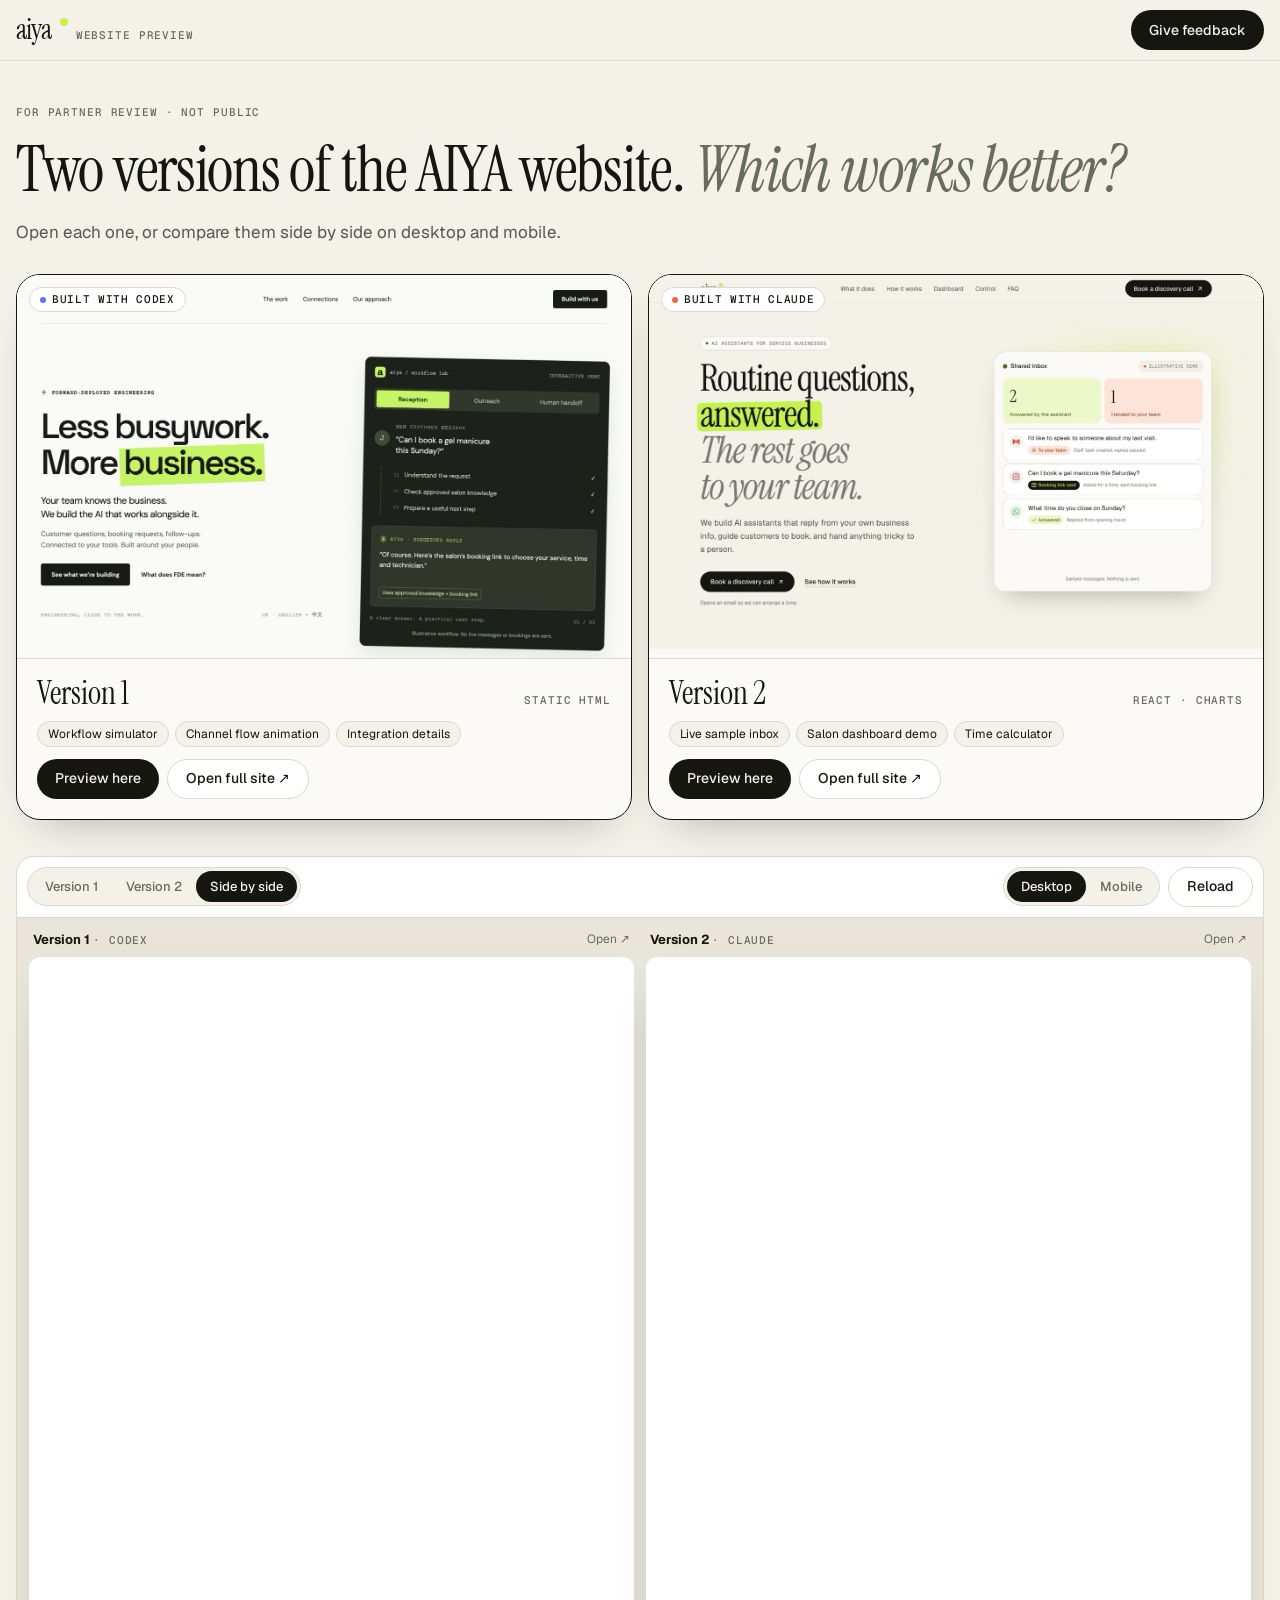
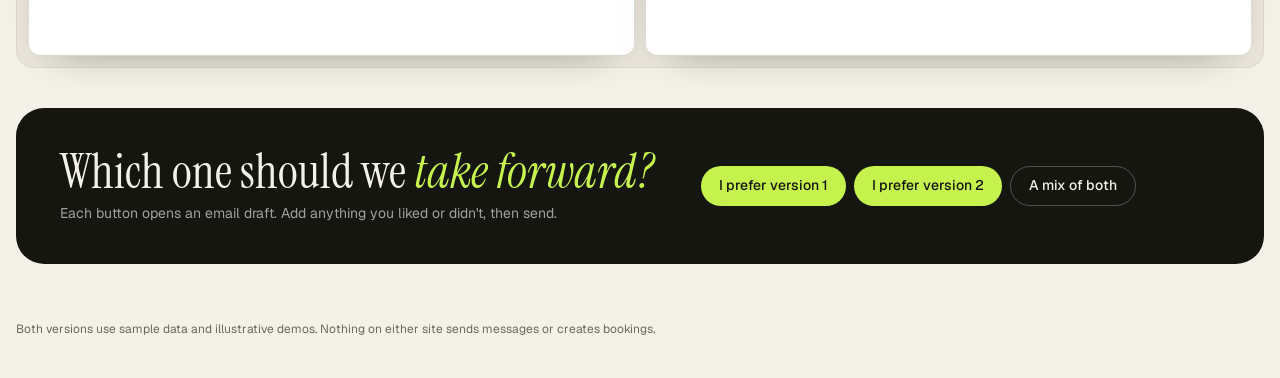
==== index.html @ 9d03be58 "Publish AIYA website preview (v1, v2 and chooser) China-friendly build: all fonts self-hosted, no re" ====
<!doctype html>
<html lang="en">
<head>
  <meta charset="utf-8" />
  <meta name="viewport" content="width=device-width, initial-scale=1" />
  <meta name="robots" content="noindex, nofollow" />
  <title>AIYA website: preview</title>
  <meta name="description" content="Two versions of the AIYA website, side by side, for partner review." />
  <link rel="icon" type="image/svg+xml" href="v2/favicon.svg" />
  <style>
    /* Fonts are self-hosted: Google Fonts is blocked in mainland China and would stall the page. */
    @font-face { font-family: "Geist"; src: url("fonts/geist.woff2") format("woff2"); font-weight: 100 900; font-display: swap; }
    @font-face { font-family: "Geist Mono"; src: url("fonts/geist-mono.woff2") format("woff2"); font-weight: 100 900; font-display: swap; }
    @font-face { font-family: "Instrument Serif"; src: url("fonts/instrument-serif.woff2") format("woff2"); font-style: normal; font-display: swap; }
    @font-face { font-family: "Instrument Serif"; src: url("fonts/instrument-serif-italic.woff2") format("woff2"); font-style: italic; font-display: swap; }
    :root {
      --paper: #f4f1e8; --card: #fbfaf6; --ink: #14160f; --ink-3: #2b2f24; --muted: #686b5f; --line: #ddd8ca;
      --lime: #c6f24e; --lime-soft: #ecf8c8; --lime-deep: #4c6410; --coral: #f0663a; --coral-soft: #fde3d8;
      --serif: "Instrument Serif", Georgia, serif; --sans: "Geist", system-ui, sans-serif; --mono: "Geist Mono", ui-monospace, monospace;
    }
    * { box-sizing: border-box; }
    html, body { margin: 0; }
    body { background: var(--paper); color: var(--ink); font: 15px/1.5 var(--sans); -webkit-font-smoothing: antialiased; }
    a { color: inherit; }
    button { font: inherit; color: inherit; cursor: pointer; }
    :focus-visible { outline: 2px solid var(--coral); outline-offset: 3px; border-radius: 6px; }
    .wrap { width: min(1320px, 100% - 32px); margin-inline: auto; }
    .label { font: 500 11px/1.4 var(--mono); letter-spacing: .08em; text-transform: uppercase; color: var(--muted); }

    header { position: sticky; top: 0; z-index: 10; background: rgb(244 241 232 / .9); backdrop-filter: blur(10px); border-bottom: 1px solid var(--line); }
    header .wrap { display: flex; align-items: center; justify-content: space-between; gap: 16px; height: 60px; }
    .brand { display: flex; align-items: baseline; gap: 8px; text-decoration: none; }
    .brand b { font: 400 28px/1 var(--serif); letter-spacing: -.03em; }
    .brand i { width: 8px; height: 8px; border-radius: 99px; background: var(--lime); transform: translateY(-13px); }
    .btn { display: inline-flex; align-items: center; justify-content: center; gap: 8px; min-height: 40px; padding: 0 18px; border-radius: 999px; border: 0; font-weight: 500; font-size: 14px; text-decoration: none; white-space: nowrap; transition: background .2s, transform .2s; }
    .btn:active { transform: scale(.98); }
    .btn-ink { background: var(--ink); color: var(--paper); } .btn-ink:hover { background: var(--ink-3); }
    .btn-line { background: #fff; border: 1px solid var(--line); } .btn-line:hover { border-color: var(--ink); }
    .btn-lime { background: var(--lime); color: var(--ink); }

    .intro { padding: 44px 0 28px; display: grid; gap: 18px; }
    .intro h1 { font: 400 clamp(2.4rem, 5vw, 4rem)/1 var(--serif); letter-spacing: -.02em; margin: 0; }
    .intro h1 em { color: var(--muted); }
    .intro p { margin: 0; color: rgb(20 22 15 / .7); font-size: 17px; max-width: 36rem; }

    .cards { display: grid; gap: 16px; grid-template-columns: 1fr; }
    @media (min-width: 860px) { .cards { grid-template-columns: 1fr 1fr; } }
    .card { background: var(--card); border: 1px solid var(--line); border-radius: 24px; overflow: hidden; display: flex; flex-direction: column; transition: box-shadow .3s, border-color .3s; }
    .card.is-active { border-color: var(--ink); box-shadow: 0 20px 40px -24px rgb(20 22 15 / .35); }
    .thumb { position: relative; aspect-ratio: 16 / 10; overflow: hidden; border-bottom: 1px solid var(--line); background: #fff; }
    .thumb img { width: 100%; height: 100%; object-fit: cover; object-position: top; display: block; transition: transform .6s cubic-bezier(.2,.7,.2,1); }
    .card:hover .thumb img { transform: scale(1.02); }
    .tag { position: absolute; top: 12px; left: 12px; }
    .pill { display: inline-flex; align-items: center; gap: 6px; padding: 4px 10px; border-radius: 999px; font: 500 11px/1.4 var(--mono); letter-spacing: .06em; text-transform: uppercase; background: #fff; border: 1px solid var(--line); }
    .pill .dot { width: 6px; height: 6px; border-radius: 99px; }
    .card-body { padding: 18px 20px 20px; display: grid; gap: 12px; }
    .card-title { display: flex; align-items: baseline; justify-content: space-between; gap: 12px; }
    .card-title h2 { margin: 0; font: 400 32px/1 var(--serif); }
    .chips { display: flex; flex-wrap: wrap; gap: 6px; }
    .chip { font-size: 12px; padding: 3px 10px; border-radius: 999px; background: var(--paper); border: 1px solid var(--line); }
    .card-actions { display: flex; flex-wrap: wrap; gap: 8px; }

    .viewer { margin-top: 36px; }
    .toolbar { display: flex; flex-wrap: wrap; align-items: center; justify-content: space-between; gap: 10px; padding: 10px; background: #fff; border: 1px solid var(--line); border-radius: 18px 18px 0 0; }
    .seg { display: inline-flex; padding: 3px; background: var(--paper); border-radius: 999px; border: 1px solid var(--line); }
    .seg button { border: 0; background: transparent; padding: 6px 14px; border-radius: 999px; font-size: 13px; font-weight: 500; color: var(--muted); }
    .seg button[aria-pressed="true"] { background: var(--ink); color: var(--paper); }
    .tools { display: flex; flex-wrap: wrap; gap: 8px; align-items: center; }
    .stage { display: grid; gap: 12px; padding: 12px; background: #e9e5da; border: 1px solid var(--line); border-top: 0; border-radius: 0 0 18px 18px; height: max(560px, calc(100vh - 150px)); }
    .stage.split { grid-template-columns: 1fr 1fr; }
    .pane { display: flex; flex-direction: column; min-width: 0; min-height: 0; }
    .pane-head { display: flex; align-items: center; justify-content: space-between; gap: 8px; padding: 0 4px 8px; }
    .pane-head strong { font-size: 13px; }
    .pane-head a { font-size: 12px; color: var(--muted); text-decoration: none; } .pane-head a:hover { color: var(--ink); }
    .frame { position: relative; flex: 1; min-height: 0; overflow: hidden; border-radius: 12px; background: #fff; box-shadow: 0 1px 0 var(--line), 0 18px 40px -28px rgb(20 22 15 / .5); }
    .frame iframe { position: absolute; top: 0; left: 0; border: 0; transform-origin: 0 0; background: #fff; }
    .stage.mobile .frame { background: transparent; box-shadow: none; }
    .stage.mobile .frame iframe { border-radius: 36px; box-shadow: 0 0 0 10px var(--ink), 0 30px 60px -30px rgb(20 22 15 / .7); }

    .feedback { margin: 40px auto 56px; background: var(--ink); color: var(--paper); border-radius: 28px; padding: 32px; display: grid; gap: 18px; }
    @media (min-width: 860px) { .feedback { grid-template-columns: 1.2fr 1fr; align-items: center; padding: 40px 44px; } }
    .feedback h2 { margin: 0; font: 400 clamp(2rem, 4vw, 3rem)/1.02 var(--serif); }
    .feedback h2 em { color: var(--lime); }
    .feedback p { margin: 6px 0 0; color: rgb(255 255 255 / .6); font-size: 14px; }
    .feedback .actions { display: flex; flex-wrap: wrap; gap: 8px; }
    .feedback .btn-line { background: transparent; color: var(--paper); border-color: rgb(255 255 255 / .25); } .feedback .btn-line:hover { background: rgb(255 255 255 / .08); }
    footer { padding: 0 0 40px; color: var(--muted); font-size: 12px; }

    /* Narrow screens: one version at a time, real phone width, no split. */
    @media (max-width: 859px) {
      .opt-split, .opt-desktop { display: none !important; }
      .stage { height: 78vh; padding: 8px; }
      .stage.split { grid-template-columns: 1fr; }
    }
  </style>
</head>
<body>
  <header>
    <div class="wrap">
      <a class="brand" href="./" aria-label="AIYA preview home"><b>aiya</b><i aria-hidden="true"></i><span class="label">Website preview</span></a>
      <a class="btn btn-ink" id="feedback-top" href="#feedback">Give feedback</a>
    </div>
  </header>

  <main class="wrap">
    <section class="intro">
      <span class="label">For partner review · not public</span>
      <h1>Two versions of the AIYA website. <em>Which works better?</em></h1>
      <p>Open each one, or compare them side by side on desktop and mobile.</p>
    </section>

    <section class="cards" aria-label="Versions">
      <article class="card" data-card="v1">
        <div class="thumb">
          <img src="thumbs/v1.jpg" alt="Version 1 home page" loading="lazy" />
          <span class="tag pill"><span class="dot" style="background:#6971ed"></span>Built with Codex</span>
        </div>
        <div class="card-body">
          <div class="card-title"><h2>Version 1</h2><span class="label">Static HTML</span></div>
          <div class="chips"><span class="chip">Workflow simulator</span><span class="chip">Channel flow animation</span><span class="chip">Integration details</span></div>
          <div class="card-actions">
            <button class="btn btn-ink" data-show="v1">Preview here</button>
            <a class="btn btn-line" href="v1/" target="_blank" rel="noopener">Open full site ↗</a>
          </div>
        </div>
      </article>
      <article class="card" data-card="v2">
        <div class="thumb">
          <img src="thumbs/v2.jpg" alt="Version 2 home page" loading="lazy" />
          <span class="tag pill"><span class="dot" style="background:var(--coral)"></span>Built with Claude</span>
        </div>
        <div class="card-body">
          <div class="card-title"><h2>Version 2</h2><span class="label">React · charts</span></div>
          <div class="chips"><span class="chip">Live sample inbox</span><span class="chip">Salon dashboard demo</span><span class="chip">Time calculator</span></div>
          <div class="card-actions">
            <button class="btn btn-ink" data-show="v2">Preview here</button>
            <a class="btn btn-line" href="v2/" target="_blank" rel="noopener">Open full site ↗</a>
          </div>
        </div>
      </article>
    </section>

    <section class="viewer" id="viewer" aria-label="Preview">
      <div class="toolbar">
        <div class="seg" role="group" aria-label="Which version">
          <button data-mode="v1" aria-pressed="false">Version 1</button>
          <button data-mode="v2" aria-pressed="false">Version 2</button>
          <button data-mode="split" class="opt-split" aria-pressed="false">Side by side</button>
        </div>
        <div class="tools">
          <div class="seg opt-desktop" role="group" aria-label="Device">
            <button data-device="desktop" aria-pressed="true">Desktop</button>
            <button data-device="mobile" aria-pressed="false">Mobile</button>
          </div>
          <button class="btn btn-line" id="reload" title="Reload previews">Reload</button>
        </div>
      </div>
      <div class="stage" id="stage"></div>
    </section>

    <section class="feedback" id="feedback">
      <div>
        <h2>Which one should we <em>take forward?</em></h2>
        <p>Each button opens an email draft. Add anything you liked or didn't, then send.</p>
      </div>
      <div class="actions">
        <a class="btn btn-lime" data-vote="Version 1">I prefer version 1</a>
        <a class="btn btn-lime" data-vote="Version 2">I prefer version 2</a>
        <a class="btn btn-line" data-vote="A mix of both">A mix of both</a>
      </div>
    </section>
  </main>
  <footer class="wrap">Both versions use sample data and illustrative demos. Nothing on either site sends messages or creates bookings.</footer>

  <script>
    (function () {
      var FEEDBACK_EMAIL = "junycustomersup@gmail.com";
      var SITES = {
        v1: { url: "v1/", name: "Version 1", by: "Codex" },
        v2: { url: "v2/", name: "Version 2", by: "Claude" }
      };
      var SIZES = { desktop: [1440, 900], mobile: [390, 844] };
      var narrow = window.matchMedia("(max-width: 859px)");
      var state = { mode: narrow.matches ? "v2" : "split", device: narrow.matches ? "mobile" : "desktop" };
      var stage = document.getElementById("stage");

      document.querySelectorAll("[data-vote]").forEach(function (a) {
        var choice = a.getAttribute("data-vote");
        var body = [
          "Hi,",
          "",
          "My preference for the AIYA website: " + choice + ".",
          "",
          "What worked:",
          "What I'd change:",
          "",
          "Name:"
        ].join("\n");
        a.href = "mailto:" + FEEDBACK_EMAIL + "?subject=" + encodeURIComponent("AIYA website feedback: " + choice) + "&body=" + encodeURIComponent(body);
      });

      function pane(key) {
        var s = SITES[key];
        var el = document.createElement("div");
        el.className = "pane";
        el.innerHTML =
          '<div class="pane-head"><strong>' + s.name + ' <span class="label">· ' + s.by + '</span></strong>' +
          '<a href="' + s.url + '" target="_blank" rel="noopener">Open ↗</a></div>' +
          '<div class="frame"><iframe title="' + s.name + ' preview" src="' + s.url + '" loading="eager"></iframe></div>';
        return el;
      }

      function fit() {
        var size = SIZES[state.device];
        stage.querySelectorAll(".frame").forEach(function (frame) {
          var iframe = frame.querySelector("iframe");
          var w = frame.clientWidth, h = frame.clientHeight;
          var native = narrow.matches;
          if (native) {
            // Phones and small tablets: show the site at the real width, no scaling.
            iframe.style.width = w + "px"; iframe.style.height = h + "px";
            iframe.style.transform = "none"; iframe.style.left = "0px";
            return;
          }
          var scale = state.device === "desktop" ? Math.min(1, w / size[0]) : Math.min(1, (h - 24) / size[1], (w - 24) / size[0]);
          iframe.style.width = size[0] + "px";
          iframe.style.height = (state.device === "desktop" ? h / scale : size[1]) + "px";
          iframe.style.transform = "scale(" + scale + ")";
          iframe.style.left = state.device === "mobile" ? Math.max(0, (w - size[0] * scale) / 2) + "px" : "0px";
          iframe.style.top = state.device === "mobile" ? "12px" : "0px";
        });
      }

      function render() {
        stage.innerHTML = "";
        stage.className = "stage" + (state.mode === "split" ? " split" : "") + (state.device === "mobile" && !narrow.matches ? " mobile" : "");
        (state.mode === "split" ? ["v1", "v2"] : [state.mode]).forEach(function (k) { stage.appendChild(pane(k)); });
        document.querySelectorAll("[data-mode]").forEach(function (b) { b.setAttribute("aria-pressed", String(b.getAttribute("data-mode") === state.mode)); });
        document.querySelectorAll("[data-device]").forEach(function (b) { b.setAttribute("aria-pressed", String(b.getAttribute("data-device") === state.device)); });
        document.querySelectorAll("[data-card]").forEach(function (c) {
          c.classList.toggle("is-active", state.mode === "split" || c.getAttribute("data-card") === state.mode);
        });
        requestAnimationFrame(fit);
      }

      document.querySelectorAll("[data-mode]").forEach(function (b) {
        b.addEventListener("click", function () { state.mode = b.getAttribute("data-mode"); render(); });
      });
      document.querySelectorAll("[data-device]").forEach(function (b) {
        b.addEventListener("click", function () { state.device = b.getAttribute("data-device"); render(); });
      });
      document.querySelectorAll("[data-show]").forEach(function (b) {
        b.addEventListener("click", function () {
          state.mode = b.getAttribute("data-show"); render();
          document.getElementById("viewer").scrollIntoView({ behavior: "smooth", block: "start" });
        });
      });
      document.getElementById("reload").addEventListener("click", render);
      narrow.addEventListener("change", function () {
        if (narrow.matches && state.mode === "split") state.mode = "v2";
        render();
      });
      new ResizeObserver(fit).observe(stage);
      render();
    })();
  </script>
</body>
</html>
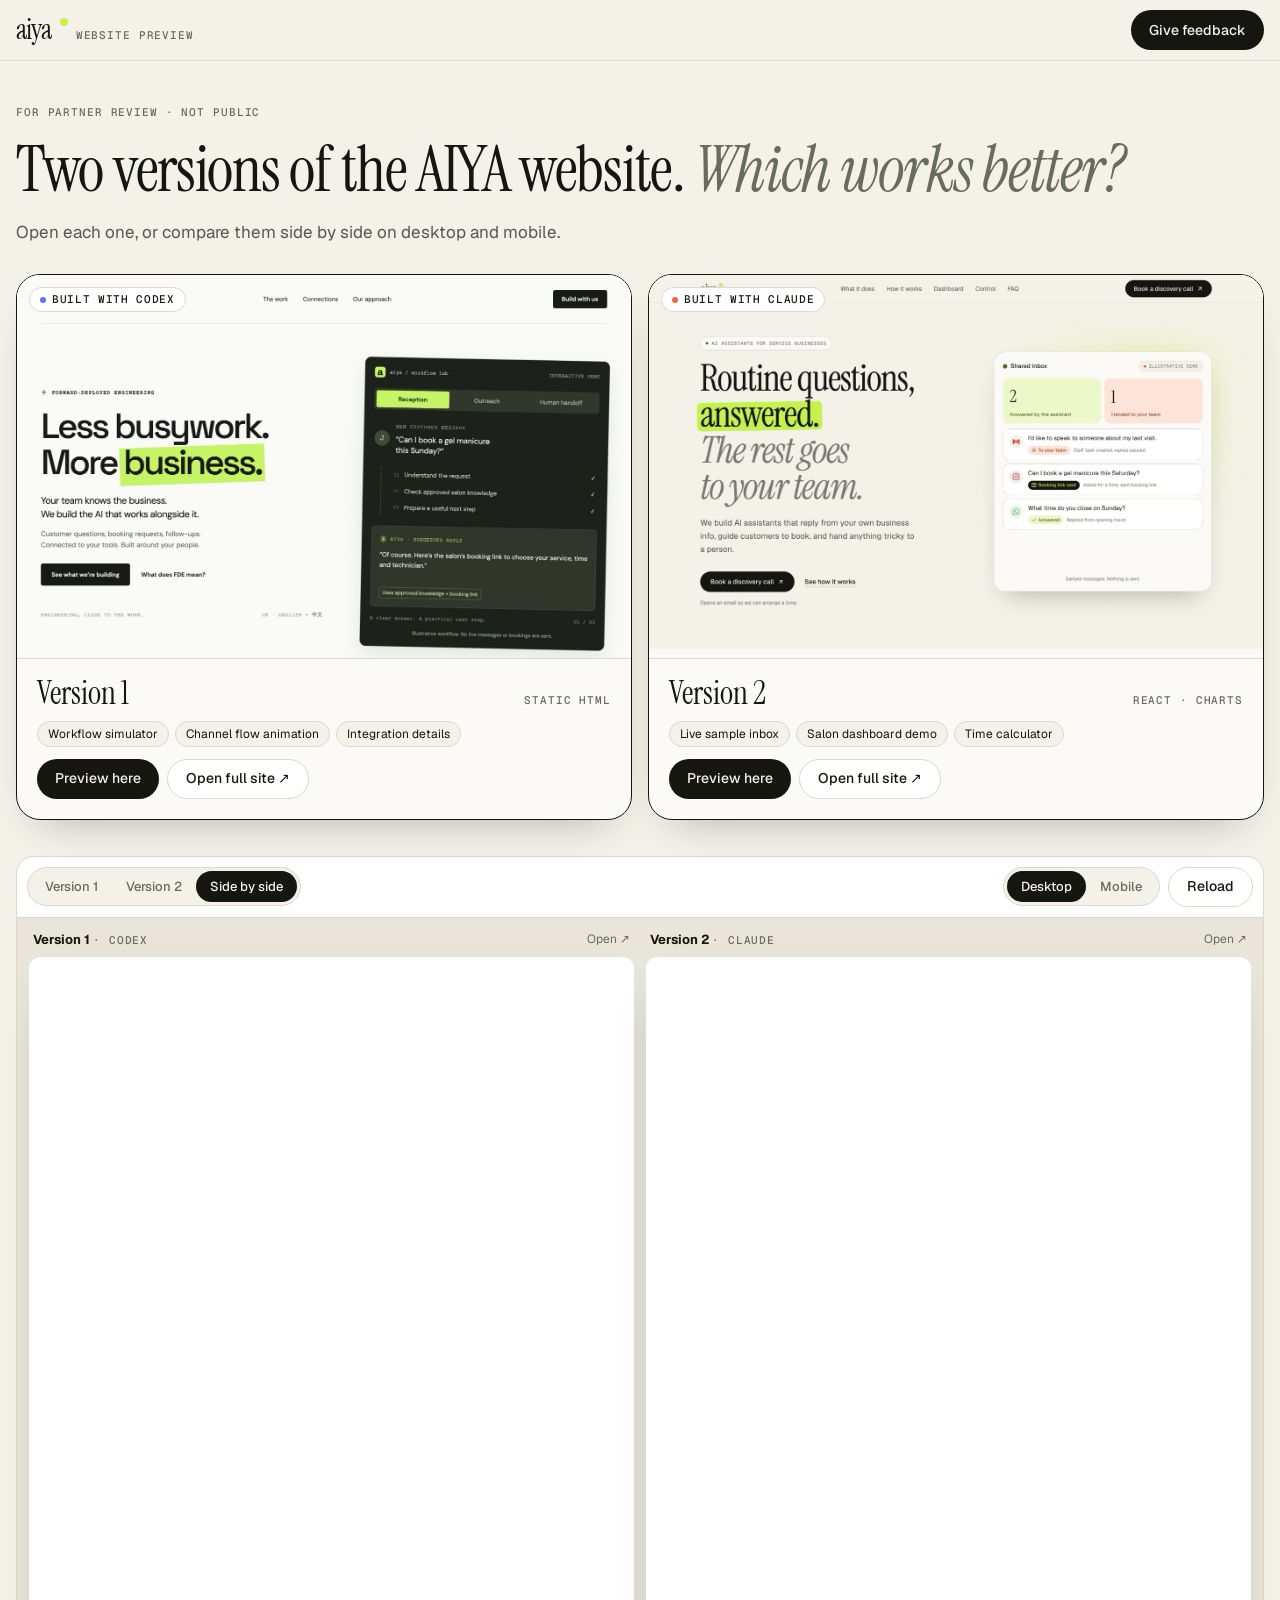
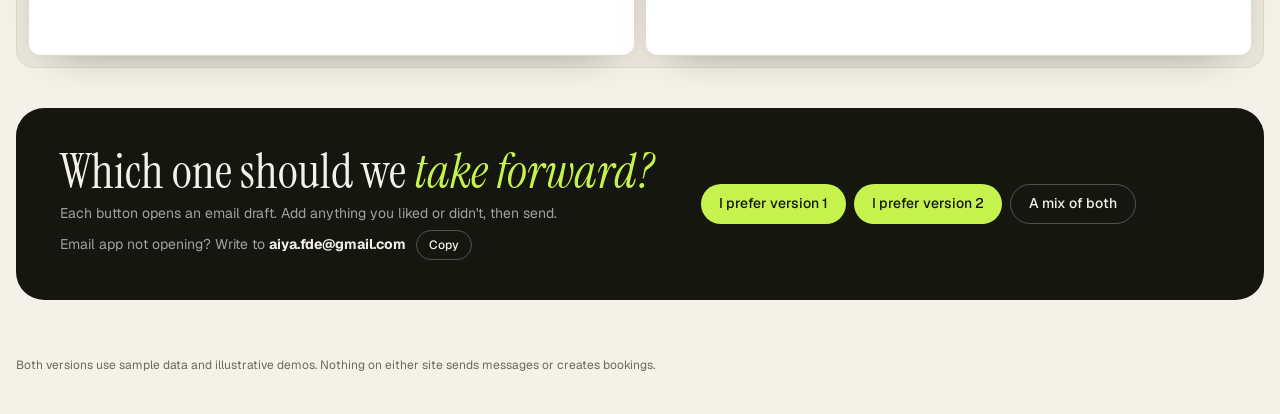
==== commit 0c12f4f6: "Update AIYA website preview" ====
--- a/index.html
+++ b/index.html
@@ -162,6 +162,7 @@
       <div>
         <h2>Which one should we <em>take forward?</em></h2>
         <p>Each button opens an email draft. Add anything you liked or didn't, then send.</p>
+        <p>Email app not opening? Write to <strong style="color:var(--paper)">aiya.fde@gmail.com</strong> <button class="btn btn-line" id="copy-mail" style="min-height:30px;padding:0 12px;font-size:12px;margin-left:6px">Copy</button></p>
       </div>
       <div class="actions">
         <a class="btn btn-lime" data-vote="Version 1">I prefer version 1</a>
@@ -174,7 +175,7 @@
 
   <script>
     (function () {
-      var FEEDBACK_EMAIL = "junycustomersup@gmail.com";
+      var FEEDBACK_EMAIL = "aiya.fde@gmail.com";
       var SITES = {
         v1: { url: "v1/", name: "Version 1", by: "Codex" },
         v2: { url: "v2/", name: "Version 2", by: "Claude" }
@@ -256,6 +257,10 @@
         });
       });
       document.getElementById("reload").addEventListener("click", render);
+      document.getElementById("copy-mail").addEventListener("click", function () {
+        var b = this;
+        if (navigator.clipboard) navigator.clipboard.writeText(FEEDBACK_EMAIL).then(function () { b.textContent = "Copied"; });
+      });
       narrow.addEventListener("change", function () {
         if (narrow.matches && state.mode === "split") state.mode = "v2";
         render();
